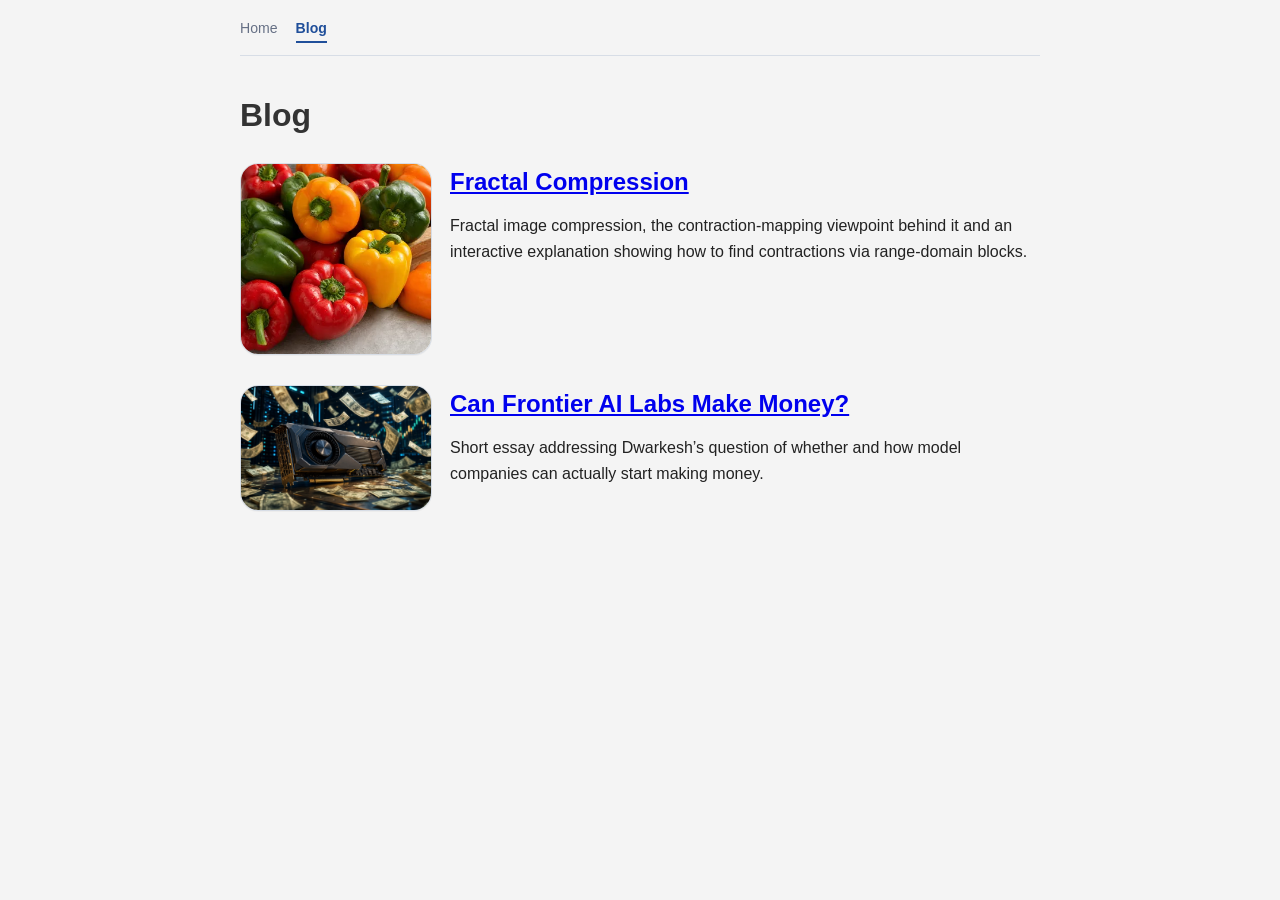
==== blog/index.html @ 152bae38 "Replace Lenna in fractal compression post" ====
<!DOCTYPE html>
<html lang="en">
<head>
    <meta charset="UTF-8">
    <meta name="viewport" content="width=device-width, initial-scale=1.0">
    <title>Blog - Janos Meny</title>
    <meta name="description" content="Technical notes, demos, and project write-ups by Janos Meny.">
    <link rel="stylesheet" href="blog.css?v=20260425b">
</head>
<body>
    <main class="page-shell">
        <nav class="page-nav" aria-label="Primary">
            <div class="nav-group">
                <a class="nav-link" href="../index.html">Home</a>
                <a class="nav-link active" href="index.html" aria-current="page">Blog</a>
            </div>
        </nav>

        <h1>Blog</h1>

        <section class="post-entry">
            <a class="post-preview-link" href="fractal-compression/index.html" aria-label="Open Fractal Compression post">
                <img class="post-preview-image" src="fractal-compression/preview.webp?v=2" alt="Preview of the fractal compression walkthrough using peppers">
            </a>
            <div class="post-copy">
                <h2><a href="fractal-compression/index.html">Fractal Compression</a></h2>
                <p>Fractal image compression, the contraction-mapping viewpoint behind it and an interactive explanation showing how to find contractions via range-domain blocks.</p>
            </div>
        </section>

        <section class="post-entry">
            <a class="post-preview-link" href="can-frontier-ai-labs-make-money/index.html" aria-label="Open Can Frontier AI Labs Make Money? post">
                <img class="post-preview-image" src="can-frontier-ai-labs-make-money/preview.jpg?v=1" alt="GPU accelerator with dollar bills raining down in a data center">
            </a>
            <div class="post-copy">
                <h2><a href="can-frontier-ai-labs-make-money/index.html">Can Frontier AI Labs Make Money?</a></h2>
                <p>Short essay addressing Dwarkesh&rsquo;s question of whether and how model companies can actually start making money.</p>
            </div>
        </section>
    </main>
</body>
</html>
---- blog/blog.css ----
* {
    box-sizing: border-box;
}

html {
    color-scheme: light;
}

body {
    margin: 0;
    padding: 20px;
    font-family: Arial, sans-serif;
    line-height: 1.6;
    color: #222;
    background-color: #f4f4f4;
}

img {
    max-width: 100%;
}

.page-shell {
    max-width: 800px;
    margin: 0 auto;
    padding: 0;
}

.page-nav {
    display: flex;
    justify-content: flex-start;
    align-items: center;
    gap: 18px;
    margin-bottom: 34px;
    padding-bottom: 12px;
    border-bottom: 1px solid #d7dde6;
    font-size: 0.88rem;
}

.nav-group {
    display: flex;
    align-items: center;
    gap: 18px;
}

.nav-link {
    display: inline-flex;
    padding: 0 0 4px;
    border-bottom: 2px solid transparent;
    color: #667085;
    font-weight: 500;
    line-height: 1.2;
    text-decoration: none;
    transition: border-color 120ms ease, color 120ms ease;
}

.nav-link:hover,
.nav-link:focus-visible {
    color: #204f9a;
    border-bottom-color: #9fb3d1;
}

.nav-link.active {
    color: #204f9a;
    border-bottom-color: currentColor;
    font-weight: 600;
}

.hero {
    margin-bottom: 20px;
}

.eyebrow {
    display: none;
}

.hero h1 {
    margin: 0 0 12px 0;
    font-size: 2rem;
    line-height: 1.2;
    color: #333;
}

.hero p {
    margin: 0;
}

.dek {
    max-width: none;
    color: #222;
    font-size: 1rem;
}

.meta {
    margin-top: 10px;
    color: #555;
    font-size: 0.95rem;
}

.page-shell h1,
.page-shell h2 {
    color: #333;
}

.post-body,
.card-grid {
    display: block;
}

.post-body .section-card + .section-card {
    margin-top: 42px;
}

.section-card {
    padding: 0;
}

.section-card h2,
.section-card h3 {
    margin: 0 0 10px 0;
    line-height: 1.2;
    color: #333;
}

.section-card p {
    margin: 0 0 14px;
}

.section-card p:last-child,
.section-card ul:last-child {
    margin-bottom: 0;
}

.post-views {
    margin: 36px 0 0;
    padding-top: 16px;
    border-top: 1px solid #d7dde6;
    color: #667085;
    font-size: 0.92rem;
}

.post-views-count {
    color: #333;
}

.post-entry {
    --post-preview-width: clamp(112px, 30vw, 192px);
    display: grid;
    grid-template-columns: var(--post-preview-width) minmax(0, 1fr);
    align-items: flex-start;
    gap: 18px;
}

.post-entry + .post-entry {
    margin-top: 30px;
}

.post-preview-link {
    display: block;
    width: 100%;
    margin: 0;
    border: 1px solid #d7dde6;
    border-radius: 18px;
    overflow: hidden;
    background: #ffffff;
    box-shadow: 0 1px 0 rgba(0, 0, 0, 0.03);
}

.post-preview-link:hover,
.post-preview-link:focus-visible {
    border-color: #b7c6df;
}

.post-preview-image {
    display: block;
    width: 100%;
    height: auto;
}

.post-copy {
    flex: 1 1 auto;
    min-width: 0;
}

.post-copy h2 {
    margin: 0 0 12px;
}

.post-copy p {
    margin: 0;
}

.figure-card {
    margin: 18px 0;
    padding: 0;
    border: 0;
    border-radius: 0;
    background: none;
}

.figure-card img {
    display: block;
    margin: 0 auto 10px;
    height: auto;
}

.figure-card figcaption {
    color: #555;
    font-size: 0.95rem;
    text-align: center;
}

.link-row {
    margin-top: 10px;
}

.link-pill {
    color: #0000ee;
}

.list-clean {
    margin: 0;
    padding-left: 20px;
}

.list-clean li + li {
    margin-top: 8px;
}

.katex-display {
    overflow-x: auto;
    overflow-y: hidden;
    padding: 0.3rem 0;
}

@media (max-width: 380px) {
    .page-nav {
        justify-content: flex-start;
    }

    .post-entry {
        --post-preview-width: 100px;
        gap: 12px;
    }
}
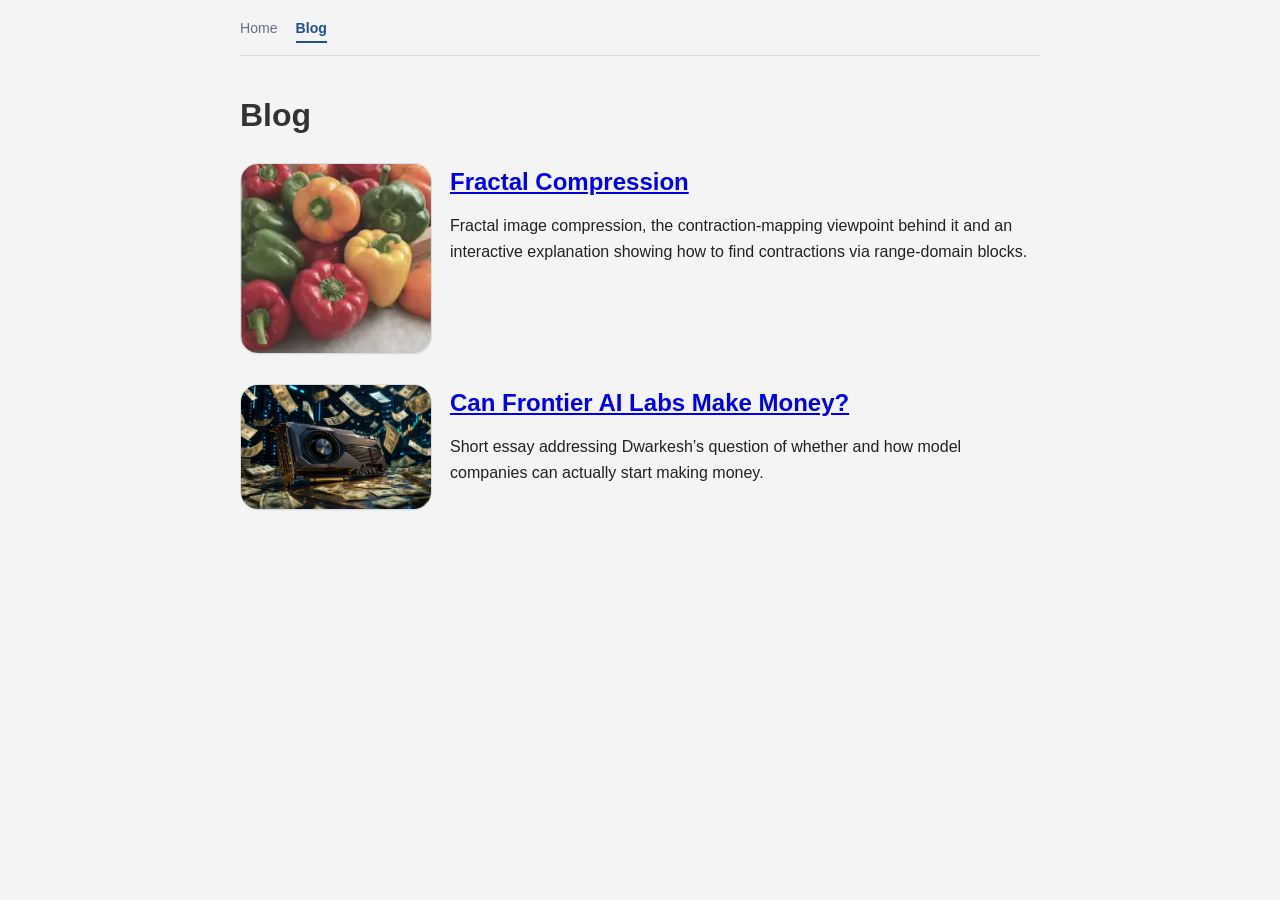
==== commit 1a5df414: "Use recorded fractal animation assets" ====
--- a/blog/index.html
+++ b/blog/index.html
@@ -20,7 +20,7 @@
 
         <section class="post-entry">
             <a class="post-preview-link" href="fractal-compression/index.html" aria-label="Open Fractal Compression post">
-                <img class="post-preview-image" src="fractal-compression/preview.webp?v=2" alt="Preview of the fractal compression walkthrough using peppers">
+                <img class="post-preview-image" src="fractal-compression/preview.webp?v=3" alt="Animated preview of the fractal compression walkthrough using peppers">
             </a>
             <div class="post-copy">
                 <h2><a href="fractal-compression/index.html">Fractal Compression</a></h2>
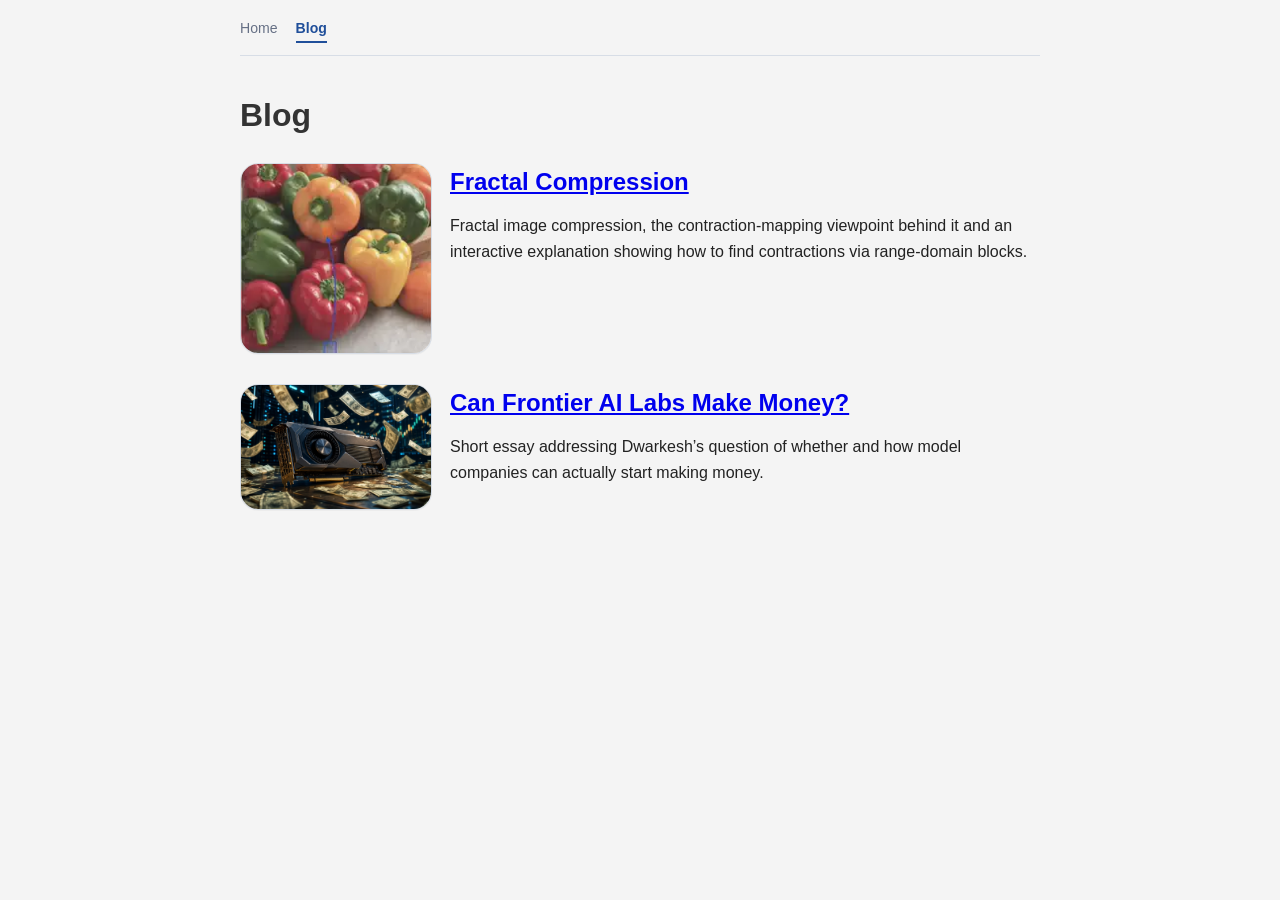
==== commit b77daa20: "Speed up fractal animation assets" ====
--- a/blog/index.html
+++ b/blog/index.html
@@ -20,7 +20,7 @@
 
         <section class="post-entry">
             <a class="post-preview-link" href="fractal-compression/index.html" aria-label="Open Fractal Compression post">
-                <img class="post-preview-image" src="fractal-compression/preview.webp?v=3" alt="Animated preview of the fractal compression walkthrough using peppers">
+                <img class="post-preview-image" src="fractal-compression/preview.webp?v=4" alt="Animated preview of the fractal compression walkthrough using peppers">
             </a>
             <div class="post-copy">
                 <h2><a href="fractal-compression/index.html">Fractal Compression</a></h2>
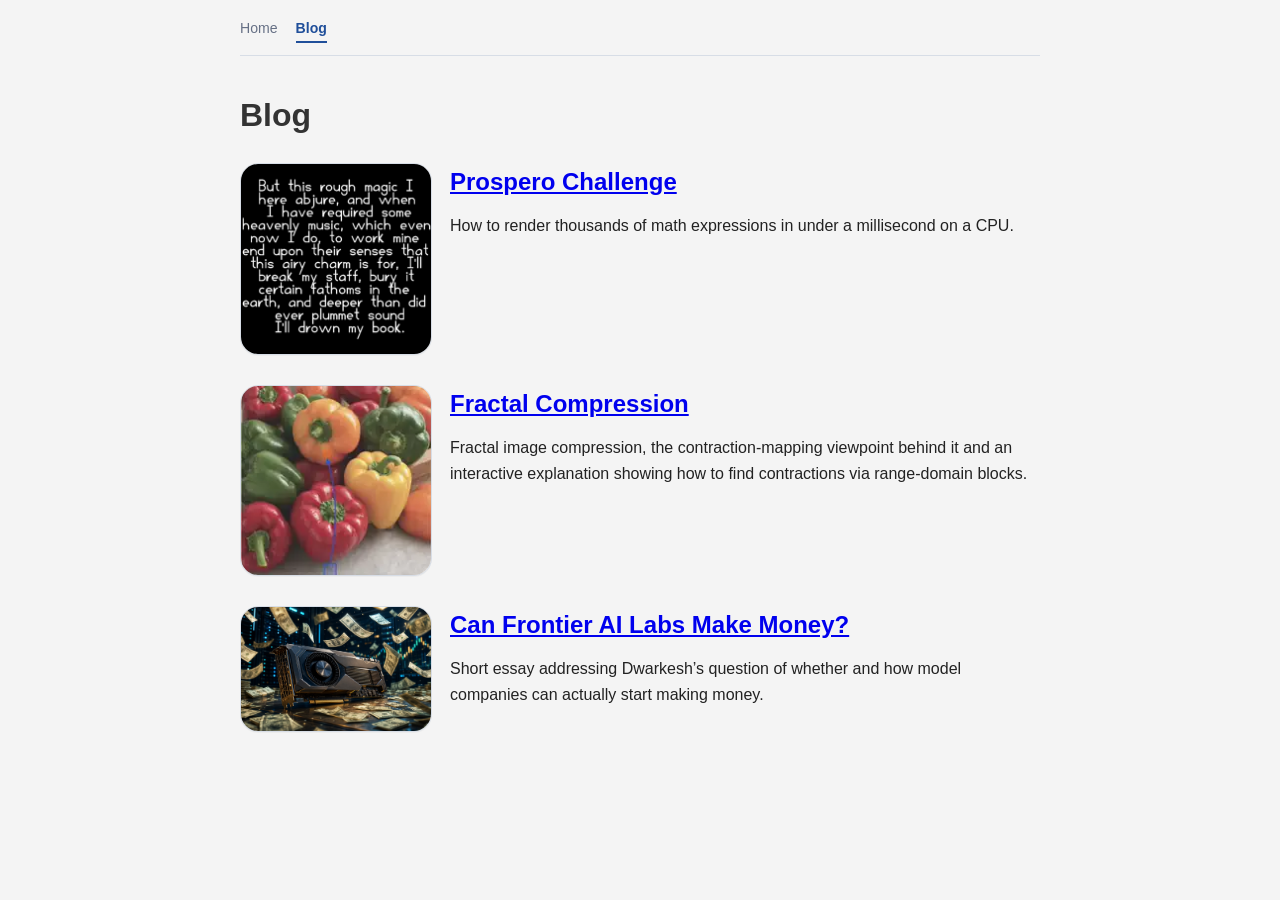
==== commit f85ee7bb: "Add Prospero Challenge post" ====
--- a/blog/index.html
+++ b/blog/index.html
@@ -17,6 +17,16 @@
         </nav>
 
         <h1>Blog</h1>
+
+        <section class="post-entry">
+            <a class="post-preview-link" href="prospero-challenge/index.html" aria-label="Open Prospero Challenge post">
+                <img class="post-preview-image" src="prospero-challenge/preview.png?v=1" alt="Rendered Prospero Challenge image showing text from The Tempest">
+            </a>
+            <div class="post-copy">
+                <h2><a href="prospero-challenge/index.html">Prospero Challenge</a></h2>
+                <p>How to render thousands of math expressions in under a millisecond on a CPU.</p>
+            </div>
+        </section>
 
         <section class="post-entry">
             <a class="post-preview-link" href="fractal-compression/index.html" aria-label="Open Fractal Compression post">
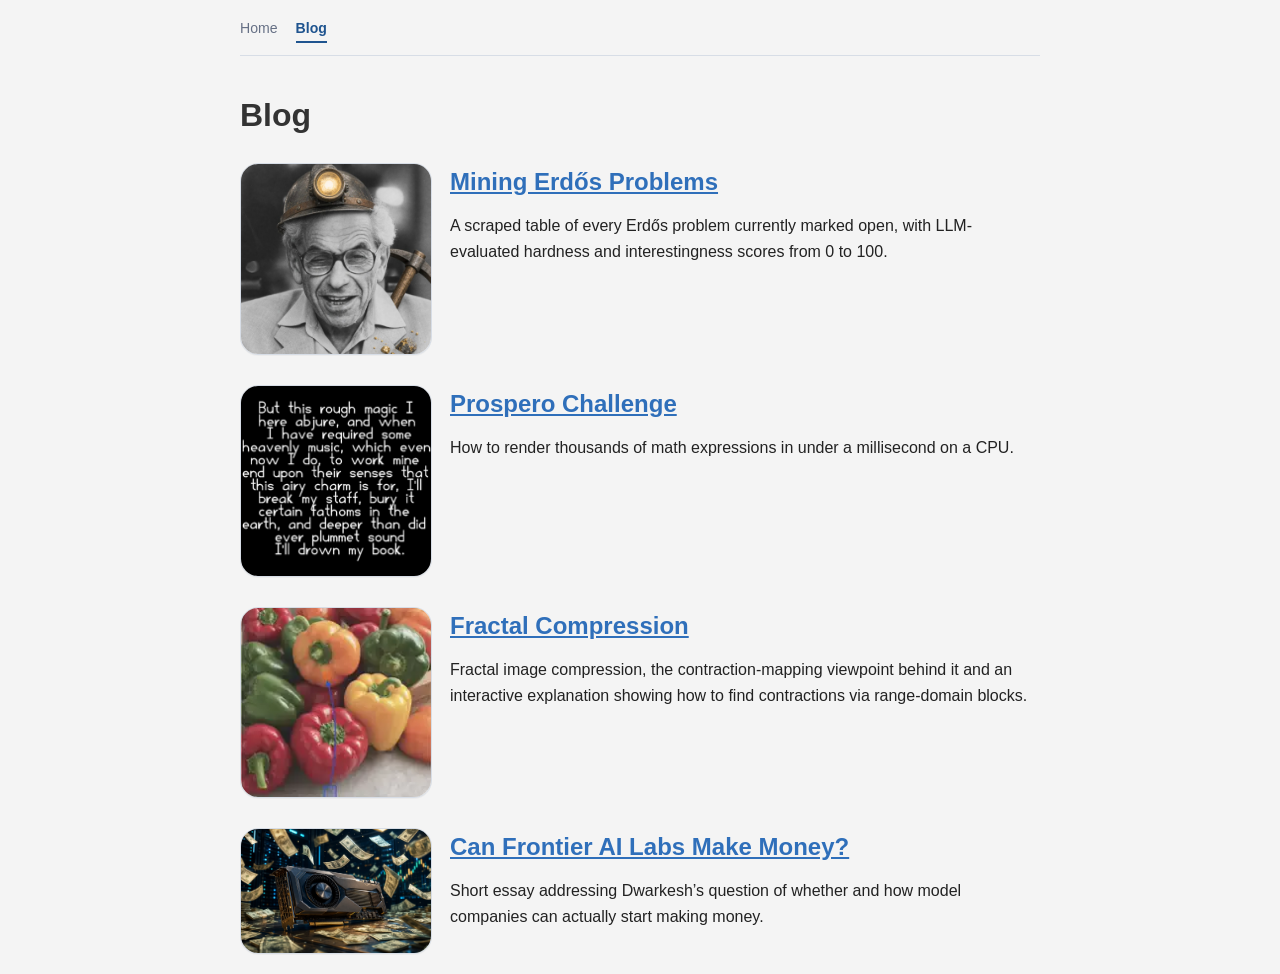
==== commit 53727f41: "Add Mining Erdős Problems post" ====
--- a/blog/index.html
+++ b/blog/index.html
@@ -5,7 +5,7 @@
     <meta name="viewport" content="width=device-width, initial-scale=1.0">
     <title>Blog - Janos Meny</title>
     <meta name="description" content="Technical notes, demos, and project write-ups by Janos Meny.">
-    <link rel="stylesheet" href="blog.css?v=20260425b">
+    <link rel="stylesheet" href="blog.css?v=20260506c">
 </head>
 <body>
     <main class="page-shell">
@@ -17,6 +17,16 @@
         </nav>
 
         <h1>Blog</h1>
+
+        <section class="post-entry">
+            <a class="post-preview-link" href="open-erdos-problems/index.html" aria-label="Mining Erdős Problems post">
+                <img class="post-preview-image" src="open-erdos-problems/preview-miner.jpg?v=1" alt="Portrait of Paul Erdős with miner helmet and pickaxe">
+            </a>
+            <div class="post-copy">
+                <h2><a href="open-erdos-problems/index.html">Mining Erdős Problems</a></h2>
+                <p>A scraped table of every Erdős problem currently marked open, with LLM-evaluated hardness and interestingness scores from 0 to 100.</p>
+            </div>
+        </section>
 
         <section class="post-entry">
             <a class="post-preview-link" href="prospero-challenge/index.html" aria-label="Open Prospero Challenge post">
--- a/blog/blog.css
+++ b/blog/blog.css
@@ -1,5 +1,12 @@
 * {
     box-sizing: border-box;
+}
+
+:root {
+    --link-color: #2f6fba;
+    --link-color-hover: #1f548f;
+    --link-border-color: #9fb9da;
+    --link-background-color: #eef5ff;
 }
 
 html {
@@ -17,6 +24,15 @@
 
 img {
     max-width: 100%;
+}
+
+a {
+    color: var(--link-color);
+}
+
+a:hover,
+a:focus-visible {
+    color: var(--link-color-hover);
 }
 
 .page-shell {
@@ -55,12 +71,12 @@
 
 .nav-link:hover,
 .nav-link:focus-visible {
-    color: #204f9a;
-    border-bottom-color: #9fb3d1;
+    color: var(--link-color-hover);
+    border-bottom-color: var(--link-border-color);
 }
 
 .nav-link.active {
-    color: #204f9a;
+    color: var(--link-color-hover);
     border-bottom-color: currentColor;
     font-weight: 600;
 }
@@ -155,6 +171,7 @@
 }
 
 .post-preview-link {
+    position: relative;
     display: block;
     width: 100%;
     margin: 0;
@@ -187,6 +204,45 @@
 
 .post-copy p {
     margin: 0;
+}
+
+.blog-button {
+    min-height: 32px;
+    padding: 6px 12px;
+    border: 1px solid #cbd5e1;
+    border-radius: 999px;
+    background: #f8fafc;
+    color: var(--link-color);
+    font: inherit;
+    font-weight: 600;
+    line-height: 1.2;
+    cursor: pointer;
+    transition: background 120ms ease, border-color 120ms ease, color 120ms ease;
+}
+
+.blog-button:hover,
+.blog-button:focus-visible {
+    border-color: var(--link-border-color);
+    background: var(--link-background-color);
+    color: var(--link-color-hover);
+}
+
+.blog-button:disabled {
+    cursor: wait;
+    opacity: 0.68;
+}
+
+.blog-button.secondary {
+    background: #f4f4f4;
+    border-color: #d7dde6;
+    color: #667085;
+}
+
+.blog-button.secondary:hover,
+.blog-button.secondary:focus-visible {
+    border-color: #cbd5e1;
+    background: #edf1f5;
+    color: #333;
 }
 
 .figure-card {
@@ -214,7 +270,7 @@
 }
 
 .link-pill {
-    color: #0000ee;
+    color: var(--link-color);
 }
 
 .list-clean {
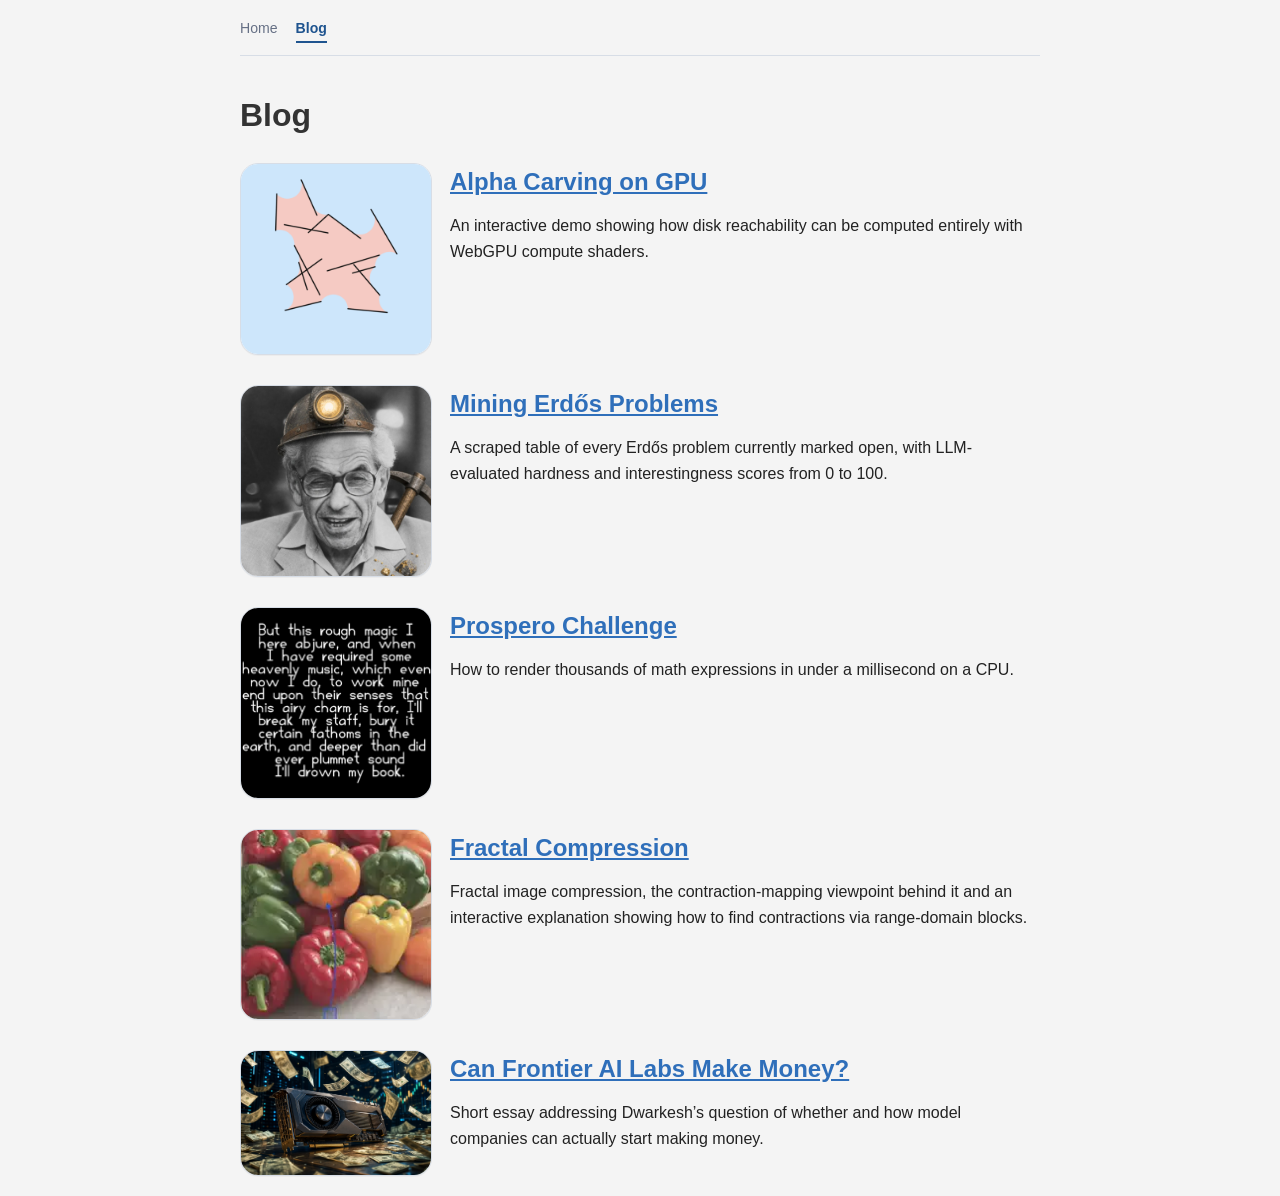
==== commit e5ee124f: "Add alpha carving GPU blog post" ====
--- a/blog/index.html
+++ b/blog/index.html
@@ -17,6 +17,16 @@
         </nav>
 
         <h1>Blog</h1>
+
+        <section class="post-entry">
+            <a class="post-preview-link" href="alpha-carving-on-gpu/index.html" aria-label="Open Alpha Carving on GPU post">
+                <img class="post-preview-image" src="alpha-carving-on-gpu/preview.gif?v=1" alt="Animated preview of alpha carving on scattered line segments">
+            </a>
+            <div class="post-copy">
+                <h2><a href="alpha-carving-on-gpu/index.html">Alpha Carving on GPU</a></h2>
+                <p>An interactive demo showing how disk reachability can be computed entirely with WebGPU compute shaders.</p>
+            </div>
+        </section>
 
         <section class="post-entry">
             <a class="post-preview-link" href="open-erdos-problems/index.html" aria-label="Mining Erdős Problems post">
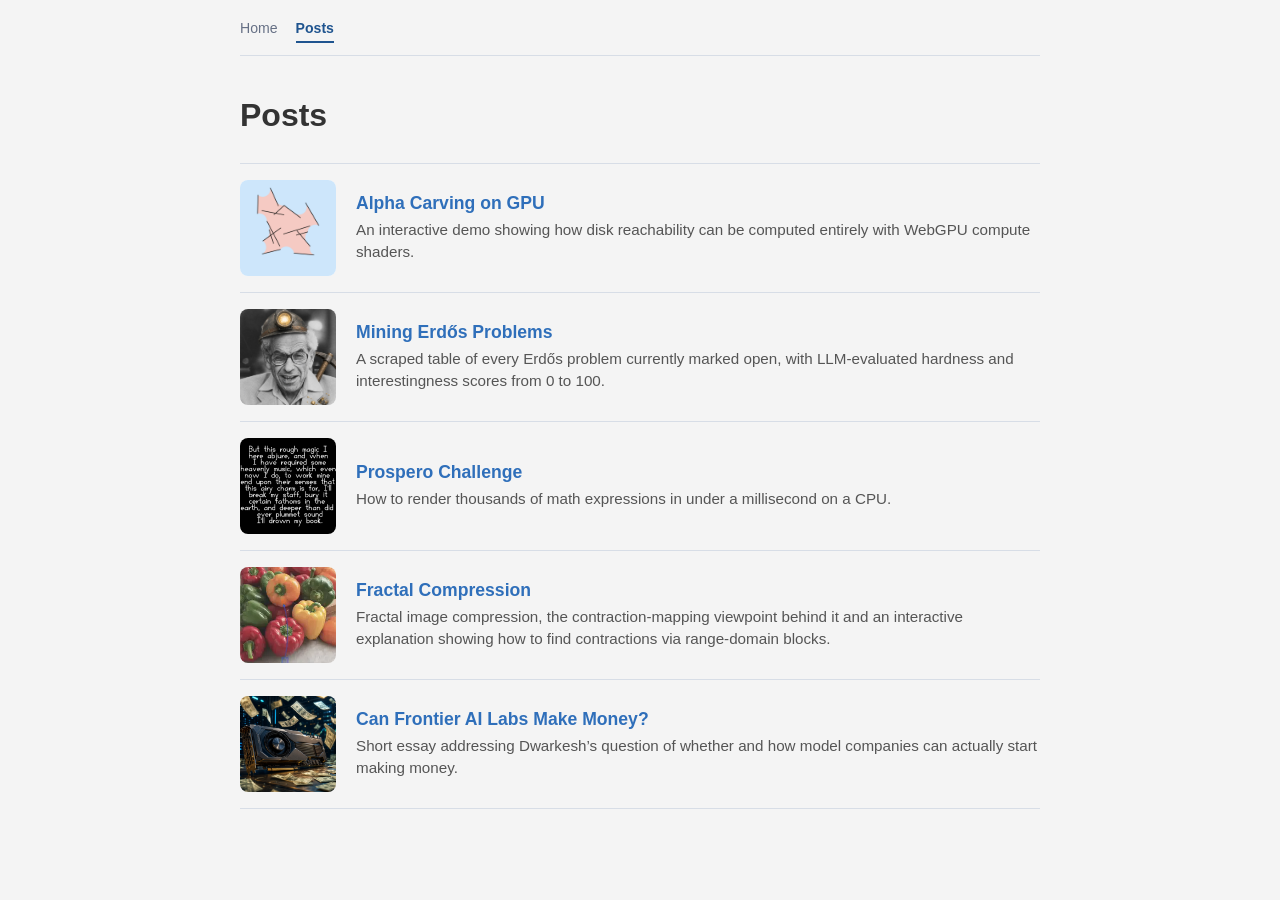
==== commit 97e8bfc3: "Rename Blog to Posts and simplify the post list Co-Authored-By: Claude Opus 5.5 <noreply@anthropic.c" ====
--- a/blog/index.html
+++ b/blog/index.html
@@ -3,70 +3,68 @@
 <head>
     <meta charset="UTF-8">
     <meta name="viewport" content="width=device-width, initial-scale=1.0">
-    <title>Blog - Janos Meny</title>
-    <meta name="description" content="Technical notes, demos, and project write-ups by Janos Meny.">
-    <link rel="stylesheet" href="blog.css?v=20260506c">
+    <title>Posts - Janos Meny</title>
+    <meta name="description" content="Essays, demos, and write-ups by Janos Meny.">
+    <link rel="stylesheet" href="blog.css?v=20261022a">
 </head>
 <body>
     <main class="page-shell">
         <nav class="page-nav" aria-label="Primary">
             <div class="nav-group">
                 <a class="nav-link" href="../index.html">Home</a>
-                <a class="nav-link active" href="index.html" aria-current="page">Blog</a>
+                <a class="nav-link active" href="index.html" aria-current="page">Posts</a>
             </div>
         </nav>
 
-        <h1>Blog</h1>
+        <h1>Posts</h1>
 
-        <section class="post-entry">
-            <a class="post-preview-link" href="alpha-carving-on-gpu/index.html" aria-label="Open Alpha Carving on GPU post">
-                <img class="post-preview-image" src="alpha-carving-on-gpu/preview.gif?v=1" alt="Animated preview of alpha carving on scattered line segments">
-            </a>
-            <div class="post-copy">
-                <h2><a href="alpha-carving-on-gpu/index.html">Alpha Carving on GPU</a></h2>
-                <p>An interactive demo showing how disk reachability can be computed entirely with WebGPU compute shaders.</p>
-            </div>
-        </section>
-
-        <section class="post-entry">
-            <a class="post-preview-link" href="open-erdos-problems/index.html" aria-label="Mining Erdős Problems post">
-                <img class="post-preview-image" src="open-erdos-problems/preview-miner.jpg?v=1" alt="Portrait of Paul Erdős with miner helmet and pickaxe">
-            </a>
-            <div class="post-copy">
-                <h2><a href="open-erdos-problems/index.html">Mining Erdős Problems</a></h2>
-                <p>A scraped table of every Erdős problem currently marked open, with LLM-evaluated hardness and interestingness scores from 0 to 100.</p>
-            </div>
-        </section>
-
-        <section class="post-entry">
-            <a class="post-preview-link" href="prospero-challenge/index.html" aria-label="Open Prospero Challenge post">
-                <img class="post-preview-image" src="prospero-challenge/preview.png?v=1" alt="Rendered Prospero Challenge image showing text from The Tempest">
-            </a>
-            <div class="post-copy">
-                <h2><a href="prospero-challenge/index.html">Prospero Challenge</a></h2>
-                <p>How to render thousands of math expressions in under a millisecond on a CPU.</p>
-            </div>
-        </section>
-
-        <section class="post-entry">
-            <a class="post-preview-link" href="fractal-compression/index.html" aria-label="Open Fractal Compression post">
-                <img class="post-preview-image" src="fractal-compression/preview.webp?v=4" alt="Animated preview of the fractal compression walkthrough using peppers">
-            </a>
-            <div class="post-copy">
-                <h2><a href="fractal-compression/index.html">Fractal Compression</a></h2>
-                <p>Fractal image compression, the contraction-mapping viewpoint behind it and an interactive explanation showing how to find contractions via range-domain blocks.</p>
-            </div>
-        </section>
-
-        <section class="post-entry">
-            <a class="post-preview-link" href="can-frontier-ai-labs-make-money/index.html" aria-label="Open Can Frontier AI Labs Make Money? post">
-                <img class="post-preview-image" src="can-frontier-ai-labs-make-money/preview.jpg?v=1" alt="GPU accelerator with dollar bills raining down in a data center">
-            </a>
-            <div class="post-copy">
-                <h2><a href="can-frontier-ai-labs-make-money/index.html">Can Frontier AI Labs Make Money?</a></h2>
-                <p>Short essay addressing Dwarkesh&rsquo;s question of whether and how model companies can actually start making money.</p>
-            </div>
-        </section>
+        <ul class="post-list">
+            <li>
+                <a class="post-item" href="alpha-carving-on-gpu/index.html">
+                    <img class="post-thumb" src="alpha-carving-on-gpu/preview.gif?v=1" alt="" loading="lazy">
+                    <span class="post-text">
+                        <span class="post-title">Alpha Carving on GPU</span>
+                        <span class="post-desc">An interactive demo showing how disk reachability can be computed entirely with WebGPU compute shaders.</span>
+                    </span>
+                </a>
+            </li>
+            <li>
+                <a class="post-item" href="open-erdos-problems/index.html">
+                    <img class="post-thumb" src="open-erdos-problems/preview-miner.jpg?v=1" alt="" loading="lazy">
+                    <span class="post-text">
+                        <span class="post-title">Mining Erdős Problems</span>
+                        <span class="post-desc">A scraped table of every Erdős problem currently marked open, with LLM-evaluated hardness and interestingness scores from 0 to 100.</span>
+                    </span>
+                </a>
+            </li>
+            <li>
+                <a class="post-item" href="prospero-challenge/index.html">
+                    <img class="post-thumb" src="prospero-challenge/preview.png?v=1" alt="" loading="lazy">
+                    <span class="post-text">
+                        <span class="post-title">Prospero Challenge</span>
+                        <span class="post-desc">How to render thousands of math expressions in under a millisecond on a CPU.</span>
+                    </span>
+                </a>
+            </li>
+            <li>
+                <a class="post-item" href="fractal-compression/index.html">
+                    <img class="post-thumb" src="fractal-compression/preview.webp?v=4" alt="" loading="lazy">
+                    <span class="post-text">
+                        <span class="post-title">Fractal Compression</span>
+                        <span class="post-desc">Fractal image compression, the contraction-mapping viewpoint behind it and an interactive explanation showing how to find contractions via range-domain blocks.</span>
+                    </span>
+                </a>
+            </li>
+            <li>
+                <a class="post-item" href="can-frontier-ai-labs-make-money/index.html">
+                    <img class="post-thumb" src="can-frontier-ai-labs-make-money/preview.jpg?v=1" alt="" loading="lazy">
+                    <span class="post-text">
+                        <span class="post-title">Can Frontier AI Labs Make Money?</span>
+                        <span class="post-desc">Short essay addressing Dwarkesh&rsquo;s question of whether and how model companies can actually start making money.</span>
+                    </span>
+                </a>
+            </li>
+        </ul>
     </main>
 </body>
 </html>
--- a/blog/blog.css
+++ b/blog/blog.css
@@ -158,52 +158,70 @@
     color: #333;
 }
 
-.post-entry {
-    --post-preview-width: clamp(112px, 30vw, 192px);
-    display: grid;
-    grid-template-columns: var(--post-preview-width) minmax(0, 1fr);
-    align-items: flex-start;
-    gap: 18px;
-}
-
-.post-entry + .post-entry {
-    margin-top: 30px;
-}
-
-.post-preview-link {
-    position: relative;
-    display: block;
-    width: 100%;
+.post-list {
     margin: 0;
-    border: 1px solid #d7dde6;
-    border-radius: 18px;
-    overflow: hidden;
-    background: #ffffff;
-    box-shadow: 0 1px 0 rgba(0, 0, 0, 0.03);
-}
-
-.post-preview-link:hover,
-.post-preview-link:focus-visible {
-    border-color: #b7c6df;
-}
-
-.post-preview-image {
-    display: block;
-    width: 100%;
-    height: auto;
-}
-
-.post-copy {
-    flex: 1 1 auto;
+    padding: 0;
+    list-style: none;
+    border-top: 1px solid #d7dde6;
+}
+
+.post-list li {
+    border-bottom: 1px solid #d7dde6;
+}
+
+.post-item {
+    display: flex;
+    align-items: center;
+    gap: 16px;
+    padding: 16px 0;
+    color: inherit;
+    text-decoration: none;
+}
+
+.post-thumb {
+    flex: 0 0 auto;
+    width: 72px;
+    height: 72px;
+    border-radius: 8px;
+    object-fit: cover;
+    background: #fff;
+}
+
+.post-text {
+    display: flex;
+    flex-direction: column;
+    gap: 4px;
     min-width: 0;
 }
 
-.post-copy h2 {
-    margin: 0 0 12px;
-}
-
-.post-copy p {
-    margin: 0;
+.post-title {
+    color: var(--link-color);
+    font-size: 1.1rem;
+    font-weight: 600;
+    line-height: 1.3;
+}
+
+.post-desc {
+    color: #555;
+    font-size: 0.95rem;
+    line-height: 1.45;
+}
+
+.post-item:hover .post-title,
+.post-item:focus-visible .post-title {
+    color: var(--link-color-hover);
+    text-decoration: underline;
+}
+
+@media (min-width: 600px) {
+    .post-thumb {
+        width: 96px;
+        height: 96px;
+    }
+
+    .post-item {
+        gap: 20px;
+    }
 }
 
 .blog-button {
@@ -293,8 +311,4 @@
         justify-content: flex-start;
     }
 
-    .post-entry {
-        --post-preview-width: 100px;
-        gap: 12px;
-    }
-}
+}
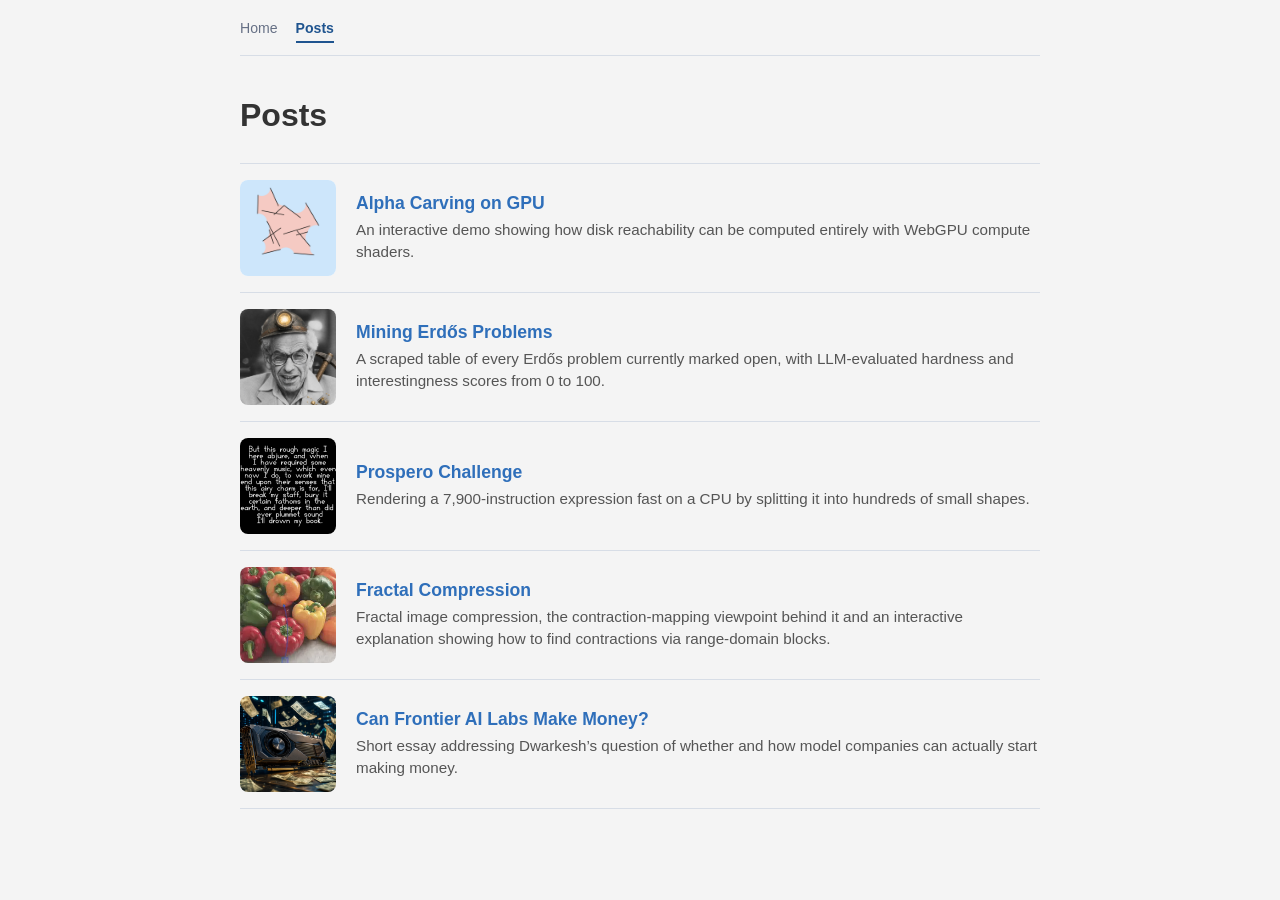
==== commit 53ef0a71: "Finish the Prospero post Explain the tiling approach and the per-shape renderer, add a figure of eve" ====
--- a/blog/index.html
+++ b/blog/index.html
@@ -42,7 +42,7 @@
                     <img class="post-thumb" src="prospero-challenge/preview.png?v=1" alt="" loading="lazy">
                     <span class="post-text">
                         <span class="post-title">Prospero Challenge</span>
-                        <span class="post-desc">How to render thousands of math expressions in under a millisecond on a CPU.</span>
+                        <span class="post-desc">Rendering a 7,900-instruction expression fast on a CPU by splitting it into hundreds of small shapes.</span>
                     </span>
                 </a>
             </li>
